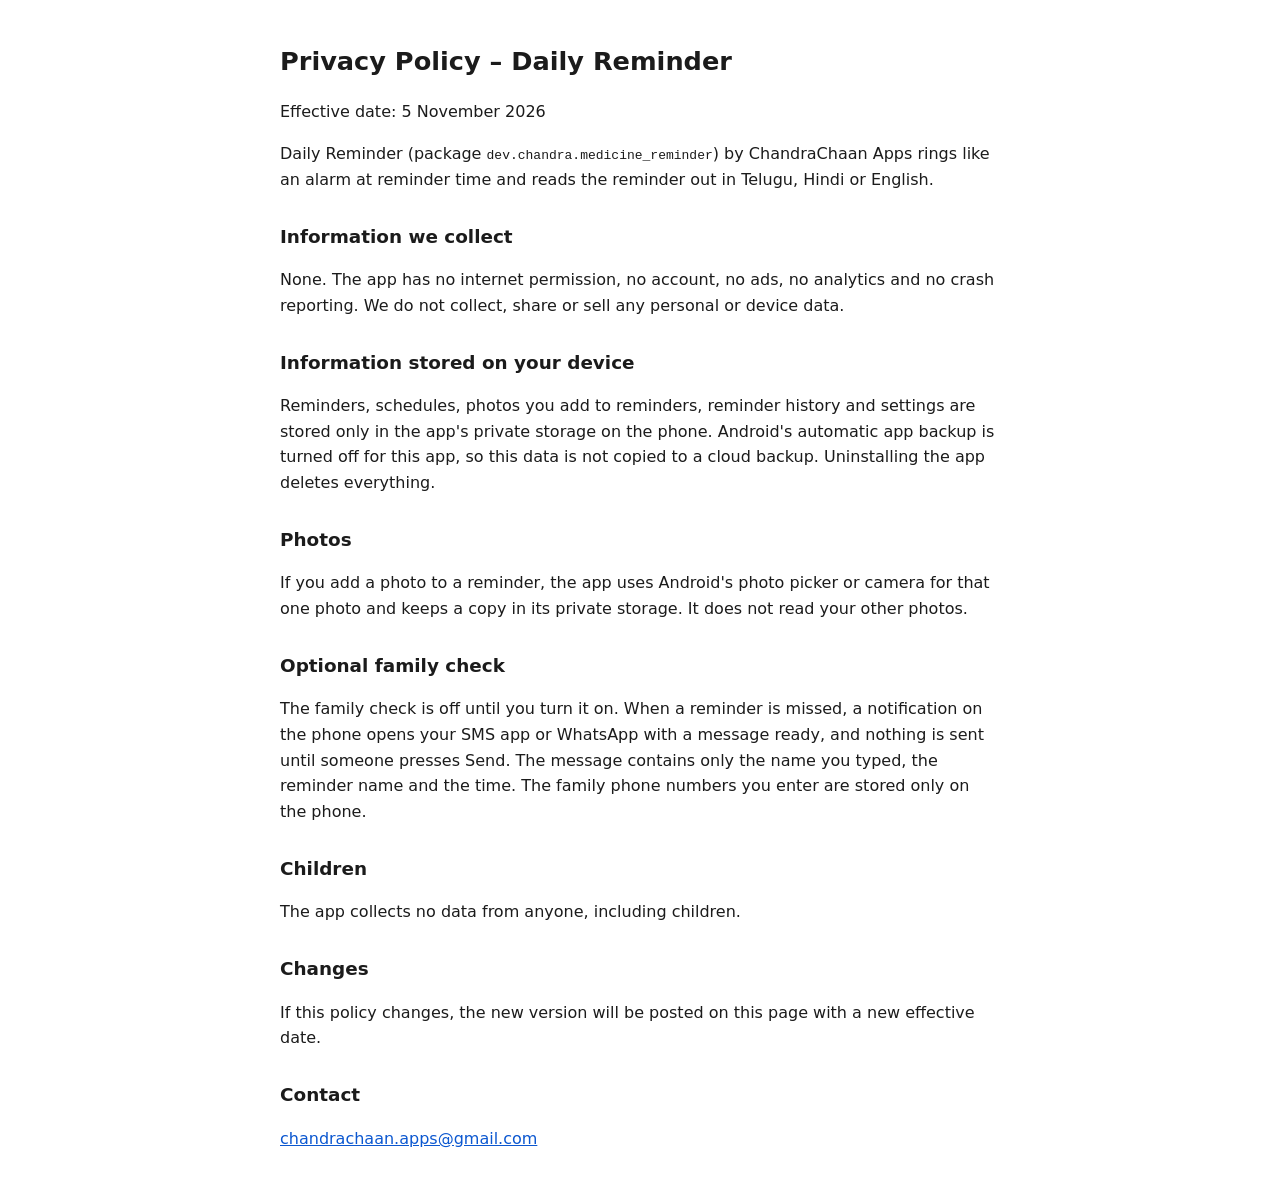
==== daily-reminder/privacy.html @ f36b25e4 "Add Daily Reminder privacy policy" ====
<!doctype html><html lang="en"><head><meta charset="utf-8"><meta name="viewport" content="width=device-width,initial-scale=1"><title>Daily Reminder – Privacy Policy</title><link rel="stylesheet" href="../style.css"></head><body>
<h1>Privacy Policy – Daily Reminder</h1>
<p>Effective date: 5 November 2026</p>
<p>Daily Reminder (package <code>dev.chandra.medicine_reminder</code>) by ChandraChaan Apps rings like an alarm at reminder time and reads the reminder out in Telugu, Hindi or English.</p>
<h2>Information we collect</h2>
<p>None. The app has no internet permission, no account, no ads, no analytics and no crash reporting. We do not collect, share or sell any personal or device data.</p>
<h2>Information stored on your device</h2>
<p>Reminders, schedules, photos you add to reminders, reminder history and settings are stored only in the app's private storage on the phone. Android's automatic app backup is turned off for this app, so this data is not copied to a cloud backup. Uninstalling the app deletes everything.</p>
<h2>Photos</h2>
<p>If you add a photo to a reminder, the app uses Android's photo picker or camera for that one photo and keeps a copy in its private storage. It does not read your other photos.</p>
<h2>Optional family check</h2>
<p>The family check is off until you turn it on. When a reminder is missed, a notification on the phone opens your SMS app or WhatsApp with a message ready, and nothing is sent until someone presses Send. The message contains only the name you typed, the reminder name and the time. The family phone numbers you enter are stored only on the phone.</p>
<h2>Children</h2>
<p>The app collects no data from anyone, including children.</p>
<h2>Changes</h2>
<p>If this policy changes, the new version will be posted on this page with a new effective date.</p>
<h2>Contact</h2>
<p><a href="mailto:chandrachaan.apps@gmail.com">chandrachaan.apps@gmail.com</a></p>
</body></html>
---- style.css ----
body{font-family:system-ui,-apple-system,Segoe UI,Roboto,sans-serif;max-width:720px;margin:0 auto;padding:24px 16px;line-height:1.6;color:#1b1b1b;background:#fff}
h1{font-size:1.6rem}h2{font-size:1.15rem;margin-top:1.6em}a{color:#0b57d0}
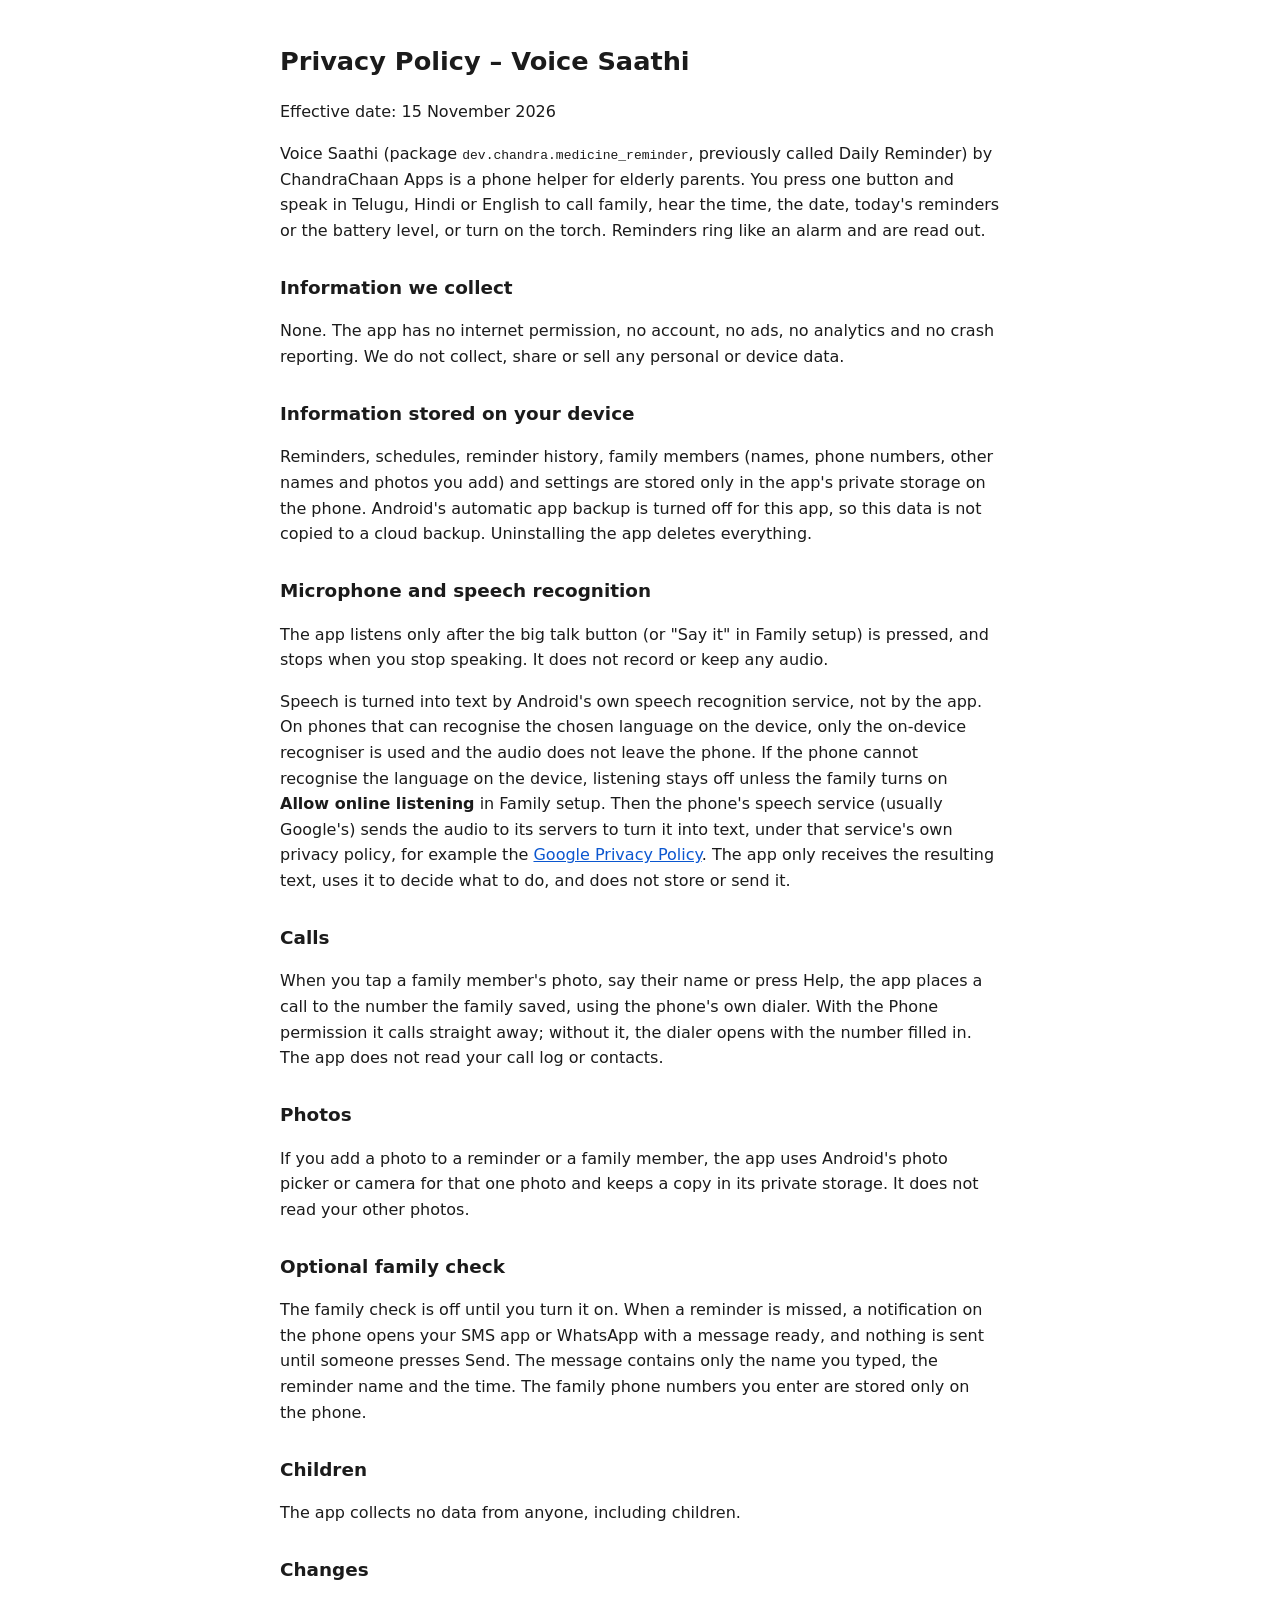
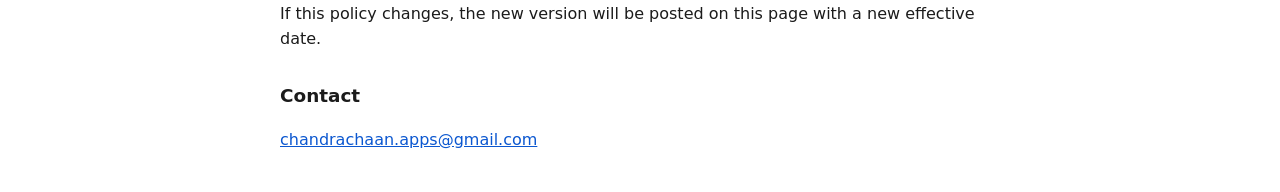
==== commit b8124784: "Update Daily Reminder privacy policy for Voice Saathi (microphone, speech recognition, calls)" ====
--- a/daily-reminder/privacy.html
+++ b/daily-reminder/privacy.html
@@ -1,13 +1,18 @@
-<!doctype html><html lang="en"><head><meta charset="utf-8"><meta name="viewport" content="width=device-width,initial-scale=1"><title>Daily Reminder – Privacy Policy</title><link rel="stylesheet" href="../style.css"></head><body>
-<h1>Privacy Policy – Daily Reminder</h1>
-<p>Effective date: 5 November 2026</p>
-<p>Daily Reminder (package <code>dev.chandra.medicine_reminder</code>) by ChandraChaan Apps rings like an alarm at reminder time and reads the reminder out in Telugu, Hindi or English.</p>
+<!doctype html><html lang="en"><head><meta charset="utf-8"><meta name="viewport" content="width=device-width,initial-scale=1"><title>Voice Saathi – Privacy Policy</title><link rel="stylesheet" href="../style.css"></head><body>
+<h1>Privacy Policy – Voice Saathi</h1>
+<p>Effective date: 15 November 2026</p>
+<p>Voice Saathi (package <code>dev.chandra.medicine_reminder</code>, previously called Daily Reminder) by ChandraChaan Apps is a phone helper for elderly parents. You press one button and speak in Telugu, Hindi or English to call family, hear the time, the date, today's reminders or the battery level, or turn on the torch. Reminders ring like an alarm and are read out.</p>
 <h2>Information we collect</h2>
 <p>None. The app has no internet permission, no account, no ads, no analytics and no crash reporting. We do not collect, share or sell any personal or device data.</p>
 <h2>Information stored on your device</h2>
-<p>Reminders, schedules, photos you add to reminders, reminder history and settings are stored only in the app's private storage on the phone. Android's automatic app backup is turned off for this app, so this data is not copied to a cloud backup. Uninstalling the app deletes everything.</p>
+<p>Reminders, schedules, reminder history, family members (names, phone numbers, other names and photos you add) and settings are stored only in the app's private storage on the phone. Android's automatic app backup is turned off for this app, so this data is not copied to a cloud backup. Uninstalling the app deletes everything.</p>
+<h2>Microphone and speech recognition</h2>
+<p>The app listens only after the big talk button (or "Say it" in Family setup) is pressed, and stops when you stop speaking. It does not record or keep any audio.</p>
+<p>Speech is turned into text by Android's own speech recognition service, not by the app. On phones that can recognise the chosen language on the device, only the on-device recogniser is used and the audio does not leave the phone. If the phone cannot recognise the language on the device, listening stays off unless the family turns on <strong>Allow online listening</strong> in Family setup. Then the phone's speech service (usually Google's) sends the audio to its servers to turn it into text, under that service's own privacy policy, for example the <a href="https://policies.google.com/privacy">Google Privacy Policy</a>. The app only receives the resulting text, uses it to decide what to do, and does not store or send it.</p>
+<h2>Calls</h2>
+<p>When you tap a family member's photo, say their name or press Help, the app places a call to the number the family saved, using the phone's own dialer. With the Phone permission it calls straight away; without it, the dialer opens with the number filled in. The app does not read your call log or contacts.</p>
 <h2>Photos</h2>
-<p>If you add a photo to a reminder, the app uses Android's photo picker or camera for that one photo and keeps a copy in its private storage. It does not read your other photos.</p>
+<p>If you add a photo to a reminder or a family member, the app uses Android's photo picker or camera for that one photo and keeps a copy in its private storage. It does not read your other photos.</p>
 <h2>Optional family check</h2>
 <p>The family check is off until you turn it on. When a reminder is missed, a notification on the phone opens your SMS app or WhatsApp with a message ready, and nothing is sent until someone presses Send. The message contains only the name you typed, the reminder name and the time. The family phone numbers you enter are stored only on the phone.</p>
 <h2>Children</h2>
